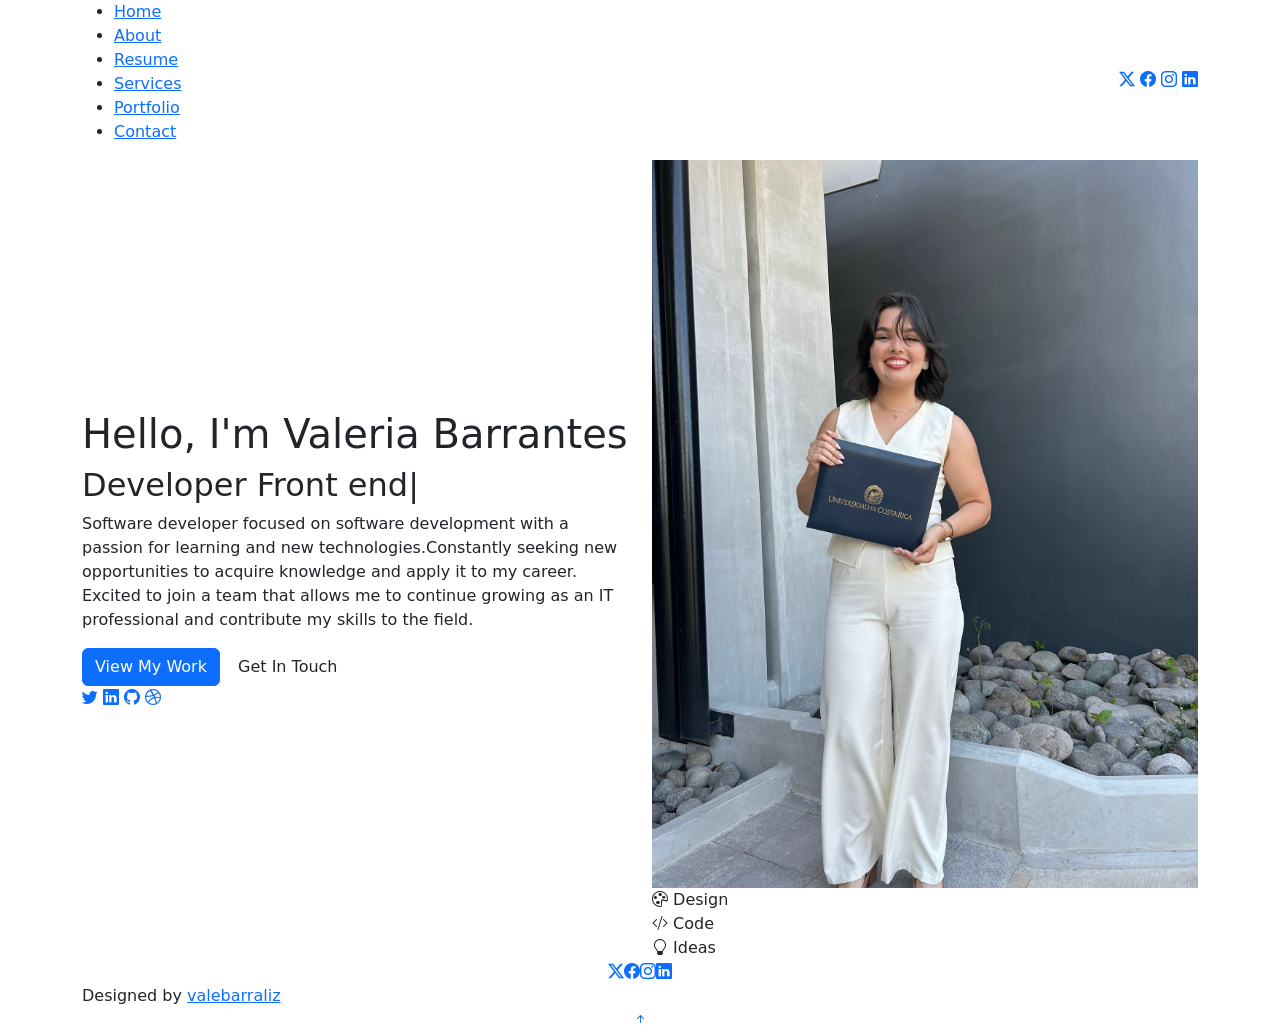
==== index.html @ 74e8080d "first commit" ====
<!DOCTYPE html>
<html lang="en">

<head>
  <meta charset="utf-8">
  <meta content="width=device-width, initial-scale=1.0" name="viewport">
  <title>Index - FolioOne Bootstrap Template</title>
  <meta name="description" content="">
  <meta name="keywords" content="">

  <!-- Favicons -->
  <link href="assets/img/favicon.png" rel="icon">
  <link href="assets/img/apple-touch-icon.png" rel="apple-touch-icon">

  <!-- Fonts -->
  <link href="https://fonts.googleapis.com" rel="preconnect">
  <link href="https://fonts.gstatic.com" rel="preconnect" crossorigin>
  <link
    href="https://fonts.googleapis.com/css2?family=Roboto:ital,wght@0,100;0,300;0,400;0,500;0,700;0,900;1,100;1,300;1,400;1,500;1,700;1,900&family=Poppins:ital,wght@0,100;0,200;0,300;0,400;0,500;0,600;0,700;0,800;0,900;1,100;1,200;1,300;1,400;1,500;1,600;1,700;1,800;1,900&family=Raleway:ital,wght@0,100;0,200;0,300;0,400;0,500;0,600;0,700;0,800;0,900;1,100;1,200;1,300;1,400;1,500;1,600;1,700;1,800;1,900&display=swap"
    rel="stylesheet">

  <!-- Vendor CSS Files -->
  <link href="assets/vendor/bootstrap/css/bootstrap.min.css" rel="stylesheet">
  <link href="assets/vendor/bootstrap-icons/bootstrap-icons.css" rel="stylesheet">
  <link href="assets/vendor/aos/aos.css" rel="stylesheet">
  <link href="assets/vendor/swiper/swiper-bundle.min.css" rel="stylesheet">
  <link href="assets/vendor/glightbox/css/glightbox.min.css" rel="stylesheet">

  <!-- Main CSS File -->
  <link href="assets/css/main.css" rel="stylesheet">

  <!-- =======================================================
  * Template Name: FolioOne
  * Template URL: https://bootstrapmade.com/folioone-bootstrap-portfolio-website-template/
  * Updated: Aug 23 2025 with Bootstrap v5.3.7
  * Author: BootstrapMade.com
  * License: https://bootstrapmade.com/license/
  ======================================================== -->
</head>

<body class="index-page">

  <header id="header" class="header d-flex align-items-center light-background sticky-top">
    <div class="container position-relative d-flex align-items-center justify-content-between">

      <!-- <a href="index.html" class="logo d-flex align-items-center me-auto me-xl-0">
      <img src="assets/img/logo.webp" alt="">
      <h1 class="sitename">FolioOne</h1> 
    </a> -->

      <nav id="navmenu" class="navmenu">
        <ul>
          <li><a href="index.html" class="active">Home</a></li>
          <li><a href="about.html">About</a></li>
          <li><a href="resume.html">Resume</a></li>
          <li><a href="services.html">Services</a></li>
          <li><a href="portfolio.html">Portfolio</a></li>
          <li><a href="contact.html">Contact</a></li>
        </ul>
        <i class="mobile-nav-toggle d-xl-none bi bi-list"></i>
      </nav>

      <div class="header-social-links">
        <a href="#" class="twitter"><i class="bi bi-twitter-x"></i></a>
        <a href="#" class="facebook"><i class="bi bi-facebook"></i></a>
        <a href="#" class="instagram"><i class="bi bi-instagram"></i></a>
        <a href="#" class="linkedin"><i class="bi bi-linkedin"></i></a>
      </div>

    </div>
  </header>

  <main class="main">

    <!-- Hero Section -->
    <section id="hero" class="hero section">

      <div class="container" data-aos="fade-up" data-aos-delay="100">

        <div class="row gy-4 align-items-center">
          <div class="col-lg-6 order-2 order-lg-1">
            <div class="hero-content">
              <h1 data-aos="fade-up" data-aos-delay="200">Hello, I'm <span class="highlight">Valeria Barrantes</span>
              </h1>
              <h2 data-aos="fade-up" data-aos-delay="300">Developer <span class="typed"
                  data-typed-items=" Front end, QA , UI/UX Designer "></span></h2>
              <p data-aos="fade-up" data-aos-delay="400">Software developer focused on software development with a
                passion for learning and new technologies.Constantly seeking new opportunities to acquire knowledge and apply it to my career. Excited to join a team that
                allows me to continue growing as an IT professional and contribute my skills to the field.</p>
              <div class="hero-actions" data-aos="fade-up" data-aos-delay="500">
                <a href="portfolio.html" class="btn btn-primary">View My Work</a>
                <a href="contact.html" class="btn btn-outline">Get In Touch</a>
              </div>
              <div class="social-links" data-aos="fade-up" data-aos-delay="600">
                <a href="#"><i class="bi bi-twitter"></i></a>
                <a href="www.linkedin.com/in/maría-valeria-barrantes-lizano-5641b323a"><i class="bi bi-linkedin"></i></a>
                <a href="#"><i class="bi bi-github"></i></a>
                <a href="#"><i class="bi bi-dribbble"></i></a>
              </div>
            </div>
          </div>
          <div class="col-lg-6 order-1 order-lg-2">
            <div class="hero-image" data-aos="zoom-in" data-aos-delay="300">
              <div class="image-wrapper">
                <img src="assets/img/profile/fotoprofile.jpeg" alt="Sarah Mitchell" class="img-fluid">
                <div class="floating-elements">
                  <div class="floating-card design" data-aos="fade-left" data-aos-delay="700">
                    <i class="bi bi-palette"></i>
                    <span>Design</span>
                  </div>
                  <div class="floating-card code" data-aos="fade-right" data-aos-delay="800">
                    <i class="bi bi-code-slash"></i>
                    <span>Code</span>
                  </div>
                  <div class="floating-card creativity" data-aos="fade-up" data-aos-delay="900">
                    <i class="bi bi-lightbulb"></i>
                    <span>Ideas</span>
                  </div>
                </div>
              </div>
            </div>
          </div>
        </div>

      </div>

    </section><!-- /Hero Section -->

  </main>

  <footer id="footer" class="footer">

    <div class="container">
      <div class="social-links d-flex justify-content-center">
        <a href=""><i class="bi bi-twitter-x"></i></a>
        <a href=""><i class="bi bi-facebook"></i></a>
        <a href=""><i class="bi bi-instagram"></i></a>
        <a href="www.linkedin.com/in/maría-valeria-barrantes-lizano-5641b323a"><i class="bi bi-linkedin"></i></a>
      </div>
      <div class="credits">
        <!-- All the links in the footer should remain intact. -->
        <!-- You can delete the links only if you've purchased the pro version. -->
        <!-- Licensing information: https://bootstrapmade.com/license/ -->
        <!-- Purchase the pro version with working PHP/AJAX contact form: [buy-url] -->
        Designed by <a href="https://bootstrapmade.com/">valebarraliz</a>
      </div>
    </div>

  </footer>

  <!-- Scroll Top -->
  <a href="#" id="scroll-top" class="scroll-top d-flex align-items-center justify-content-center"><i
      class="bi bi-arrow-up-short"></i></a>

  <!-- Preloader -->
  <div id="preloader"></div>

  <!-- Vendor JS Files -->
  <script src="assets/vendor/bootstrap/js/bootstrap.bundle.min.js"></script>
  <script src="assets/vendor/php-email-form/validate.js"></script>
  <script src="assets/vendor/aos/aos.js"></script>
  <script src="assets/vendor/typed.js/typed.umd.js"></script>
  <script src="assets/vendor/waypoints/noframework.waypoints.js"></script>
  <script src="assets/vendor/purecounter/purecounter_vanilla.js"></script>
  <script src="assets/vendor/swiper/swiper-bundle.min.js"></script>
  <script src="assets/vendor/imagesloaded/imagesloaded.pkgd.min.js"></script>
  <script src="assets/vendor/isotope-layout/isotope.pkgd.min.js"></script>
  <script src="assets/vendor/glightbox/js/glightbox.min.js"></script>

  <!-- Main JS File -->
  <script src="assets/js/main.js"></script>

</body>

</html>
---- assets/css/main.css ----
/**
* Template Name: FolioOne
* Template URL: https://bootstrapmade.com/folioone-bootstrap-portfolio-website-template/
* Updated: Aug 23 2025 with Bootstrap v5.3.7
* Author: BootstrapMade.com
* License: https://bootstrapmade.com/license/
*/

/*--------------------------------------------------------------
# Font & Color Variables
# Help: https://bootstrapmade.com/color-system/
--------------------------------------------------------------*/
/* Fonts */
:root {
  --default-font: "Roboto",  system-ui, -apple-system, "Segoe UI", Roboto, "Helvetica Neue", Arial, "Noto Sans", "Liberation Sans", sans-serif, "Apple Color Emoji", "Segoe UI Emoji", "Segoe UI Symbol", "Noto Color Emoji";
  --heading-font: "Raleway",  sans-serif;
  --nav-font: "Poppins",  sans-serif;
}

/* Global Colors - The following color variables are used throughout the website. Updating them here will change the color scheme of the entire website */
:root { 
  --background-color: #101a20; /* Background color for the entire website, including individual sections */
  --default-color: #e7f2f7; /* Default color used for the majority of the text content across the entire website */
  --heading-color: #ffffff; /* Color for headings, subheadings and title throughout the website */
  --accent-color: #1387c1; /* Accent color that represents your brand on the website. It's used for buttons, links, and other elements that need to stand out */
  --surface-color: #141f26; /* The surface color is used as a background of boxed elements within sections, such as cards, icon boxes, or other elements that require a visual separation from the global background. */
  --contrast-color: #ffffff; /* Contrast color for text, ensuring readability against backgrounds of accent, heading, or default colors. */
}

/* Nav Menu Colors - The following color variables are used specifically for the navigation menu. They are separate from the global colors to allow for more customization options */
:root {
  --nav-color: #ffffff;  /* The default color of the main navmenu links */
  --nav-hover-color: #1387c1; /* Applied to main navmenu links when they are hovered over or active */
  --nav-mobile-background-color: #213642; /* Used as the background color for mobile navigation menu */
  --nav-dropdown-background-color: #051117; /* Used as the background color for dropdown items that appear when hovering over primary navigation items */
  --nav-dropdown-color: #e7f2f7; /* Used for navigation links of the dropdown items in the navigation menu. */
  --nav-dropdown-hover-color: #1387c1; /* Similar to --nav-hover-color, this color is applied to dropdown navigation links when they are hovered over. */
}

/* Color Presets - These classes override global colors when applied to any section or element, providing reuse of the sam color scheme. */

.light-background {
  --background-color: #142027;
  --surface-color: #325264;
}

.dark-background {
  --background-color: #0b1419;
  --default-color: #ffffff;
  --heading-color: #ffffff;
  --surface-color: #252525;
  --contrast-color: #ffffff;
}

/* Smooth scroll */
:root {
  scroll-behavior: smooth;
}

/*--------------------------------------------------------------
# General Styling & Shared Classes
--------------------------------------------------------------*/
body {
  color: var(--default-color);
  background-color: var(--background-color);
  font-family: var(--default-font);
}

a {
  color: var(--accent-color);
  text-decoration: none;
  transition: 0.3s;
}

a:hover {
  color: color-mix(in srgb, var(--accent-color), transparent 25%);
  text-decoration: none;
}

h1,
h2,
h3,
h4,
h5,
h6 {
  color: var(--heading-color);
  font-family: var(--heading-font);
}

/* PHP Email Form Messages
------------------------------*/
.php-email-form .error-message {
  display: none;
  background: #df1529;
  color: #ffffff;
  text-align: left;
  padding: 15px;
  margin-bottom: 24px;
  font-weight: 600;
}

.php-email-form .sent-message {
  display: none;
  color: #ffffff;
  background: #059652;
  text-align: center;
  padding: 15px;
  margin-bottom: 24px;
  font-weight: 600;
}

.php-email-form .loading {
  display: none;
  background: var(--surface-color);
  text-align: center;
  padding: 15px;
  margin-bottom: 24px;
}

.php-email-form .loading:before {
  content: "";
  display: inline-block;
  border-radius: 50%;
  width: 24px;
  height: 24px;
  margin: 0 10px -6px 0;
  border: 3px solid var(--accent-color);
  border-top-color: var(--surface-color);
  animation: php-email-form-loading 1s linear infinite;
}

@keyframes php-email-form-loading {
  0% {
    transform: rotate(0deg);
  }

  100% {
    transform: rotate(360deg);
  }
}

/*--------------------------------------------------------------
# Global Header
--------------------------------------------------------------*/
.header {
  --background-color: rgba(255, 255, 255, 0);
  color: var(--default-color);
  background-color: var(--background-color);
  padding: 15px 0;
  transition: all 0.5s;
  z-index: 997;
  border-bottom: 1px solid color-mix(in srgb, var(--default-color), transparent 92%);
}

.header .logo {
  line-height: 1;
}

.header .logo img {
  max-height: 36px;
  margin-right: 8px;
}

.header .logo h1 {
  font-size: 32px;
  margin: 0;
  font-weight: 400;
  color: var(--heading-color);
}

.header .header-social-links {
  padding-right: 15px;
}

.header .header-social-links a {
  color: color-mix(in srgb, var(--default-color), transparent 40%);
  padding-left: 6px;
  display: inline-block;
  transition: 0.3s;
  font-size: 16px;
}

.header .header-social-links a:hover {
  color: var(--default-color);
}

.header .header-social-links a i {
  line-height: 0px;
}

@media (max-width: 1200px) {
  .header .logo {
    order: 1;
  }

  .header .header-social-links {
    order: 2;
  }

  .header .navmenu {
    order: 3;
  }
}

/* Global Header on Scroll
------------------------------*/
.scrolled .header {
  --background-color: rgba(16, 26, 32, 0.9);
}

/*--------------------------------------------------------------
# Navigation Menu
--------------------------------------------------------------*/
/* Desktop Navigation */
@media (min-width: 1200px) {
  .navmenu {
    padding: 0;
  }

  .navmenu ul {
    margin: 0;
    padding: 0;
    display: flex;
    list-style: none;
    align-items: center;
  }

  .navmenu li {
    position: relative;
  }

  .navmenu>ul>li {
    white-space: nowrap;
    padding: 15px 28px 15px 0;
  }

  .navmenu>ul>li:last-child {
    padding-right: 0;
  }

  .navmenu a,
  .navmenu a:focus {
    color: var(--nav-color);
    font-size: 15px;
    padding: 0 2px;
    font-family: var(--nav-font);
    font-weight: 400;
    display: flex;
    align-items: center;
    justify-content: space-between;
    white-space: nowrap;
    transition: 0.3s;
    position: relative;
  }

  .navmenu a i,
  .navmenu a:focus i {
    font-size: 12px;
    line-height: 0;
    margin-left: 5px;
    transition: 0.3s;
  }

  .navmenu>ul>li>a:before {
    content: "";
    position: absolute;
    height: 2px;
    bottom: -6px;
    left: 0;
    background-color: var(--nav-hover-color);
    visibility: hidden;
    width: 0px;
    transition: all 0.3s ease-in-out 0s;
  }

  .navmenu a:hover:before,
  .navmenu li:hover>a:before,
  .navmenu .active:before {
    visibility: visible;
    width: 25px;
  }

  .navmenu li:hover>a,
  .navmenu .active,
  .navmenu .active:focus {
    color: var(--nav-hover-color);
  }

  .navmenu .dropdown ul {
    margin: 0;
    padding: 10px 0;
    background: var(--nav-dropdown-background-color);
    display: block;
    position: absolute;
    visibility: hidden;
    left: -5px;
    top: 130%;
    opacity: 0;
    transition: 0.3s;
    border-radius: 4px;
    z-index: 99;
    box-shadow: 0px 0px 30px rgba(0, 0, 0, 0.1);
  }

  .navmenu .dropdown ul li {
    min-width: 200px;
  }

  .navmenu .dropdown ul a {
    padding: 10px 20px;
    font-size: 15px;
    text-transform: none;
    color: var(--nav-dropdown-color);
  }

  .navmenu .dropdown ul a i {
    font-size: 12px;
  }

  .navmenu .dropdown ul a:hover,
  .navmenu .dropdown ul .active:hover,
  .navmenu .dropdown ul li:hover>a {
    color: var(--nav-dropdown-hover-color);
  }

  .navmenu .dropdown:hover>ul {
    opacity: 1;
    top: 100%;
    visibility: visible;
  }

  .navmenu .dropdown .dropdown ul {
    top: 0;
    left: -90%;
    visibility: hidden;
  }

  .navmenu .dropdown .dropdown:hover>ul {
    opacity: 1;
    top: 0;
    left: -100%;
    visibility: visible;
  }
}

/* Mobile Navigation */
@media (max-width: 1199px) {
  .mobile-nav-toggle {
    color: var(--nav-color);
    font-size: 28px;
    line-height: 0;
    margin-right: 10px;
    cursor: pointer;
    transition: color 0.3s;
  }

  .navmenu {
    padding: 0;
    z-index: 9997;
  }

  .navmenu ul {
    display: none;
    list-style: none;
    position: absolute;
    inset: 60px 20px 20px 20px;
    padding: 10px 0;
    margin: 0;
    border-radius: 6px;
    background-color: var(--nav-mobile-background-color);
    border: 1px solid color-mix(in srgb, var(--default-color), transparent 90%);
    box-shadow: none;
    overflow-y: auto;
    transition: 0.3s;
    z-index: 9998;
  }

  .navmenu a,
  .navmenu a:focus {
    color: var(--nav-dropdown-color);
    padding: 10px 20px;
    font-family: var(--nav-font);
    font-size: 17px;
    font-weight: 500;
    display: flex;
    align-items: center;
    justify-content: space-between;
    white-space: nowrap;
    transition: 0.3s;
  }

  .navmenu a i,
  .navmenu a:focus i {
    font-size: 12px;
    line-height: 0;
    margin-left: 5px;
    width: 30px;
    height: 30px;
    display: flex;
    align-items: center;
    justify-content: center;
    border-radius: 50%;
    transition: 0.3s;
    background-color: color-mix(in srgb, var(--accent-color), transparent 90%);
  }

  .navmenu a i:hover,
  .navmenu a:focus i:hover {
    background-color: var(--accent-color);
    color: var(--contrast-color);
  }

  .navmenu a:hover,
  .navmenu .active,
  .navmenu .active:focus {
    color: var(--nav-dropdown-hover-color);
  }

  .navmenu .active i,
  .navmenu .active:focus i {
    background-color: var(--accent-color);
    color: var(--contrast-color);
    transform: rotate(180deg);
  }

  .navmenu .dropdown ul {
    position: static;
    display: none;
    z-index: 99;
    padding: 10px 0;
    margin: 10px 20px;
    background-color: var(--nav-dropdown-background-color);
    transition: all 0.5s ease-in-out;
  }

  .navmenu .dropdown ul ul {
    background-color: rgba(33, 37, 41, 0.1);
  }

  .navmenu .dropdown>.dropdown-active {
    display: block;
    background-color: rgba(33, 37, 41, 0.03);
  }

  .mobile-nav-active {
    overflow: hidden;
  }

  .mobile-nav-active .mobile-nav-toggle {
    color: #fff;
    position: absolute;
    font-size: 32px;
    top: 15px;
    right: 15px;
    margin-right: 0;
    z-index: 9999;
  }

  .mobile-nav-active .navmenu {
    position: fixed;
    overflow: hidden;
    inset: 0;
    background: rgba(33, 37, 41, 0.8);
    transition: 0.3s;
  }

  .mobile-nav-active .navmenu>ul {
    display: block;
  }
}

/*--------------------------------------------------------------
# Global Footer
--------------------------------------------------------------*/
.footer {
  color: var(--default-color);
  background-color: var(--background-color);
  font-size: 14px;
  padding: 40px 0;
  position: relative;
  border-top: 1px solid color-mix(in srgb, var(--default-color), transparent 92%);
}

.footer .copyright p {
  margin-bottom: 0;
}

.footer .social-links {
  margin-top: 20px;
}

.footer .social-links a {
  display: flex;
  align-items: center;
  justify-content: center;
  width: 40px;
  height: 40px;
  border-radius: 50%;
  border: 1px solid color-mix(in srgb, var(--default-color), transparent 50%);
  font-size: 16px;
  color: color-mix(in srgb, var(--default-color), transparent 50%);
  margin: 0 5px;
  transition: 0.3s;
}

.footer .social-links a:hover {
  color: var(--accent-color);
  border-color: var(--accent-color);
}

.footer .credits {
  margin-top: 10px;
  font-size: 13px;
  text-align: center;
}

/*--------------------------------------------------------------
# Preloader
--------------------------------------------------------------*/
#preloader {
  position: fixed;
  inset: 0;
  z-index: 9999;
  overflow: hidden;
  background-color: var(--background-color);
  transition: all 0.6s ease-out;
  width: 100%;
  height: 100vh;
}

#preloader:before,
#preloader:after {
  content: "";
  position: absolute;
  border: 4px solid var(--accent-color);
  border-radius: 50%;
  animation: animate-preloader 2s cubic-bezier(0, 0.2, 0.8, 1) infinite;
}

#preloader:after {
  animation-delay: -0.5s;
}

@keyframes animate-preloader {
  0% {
    width: 10px;
    height: 10px;
    top: calc(50% - 5px);
    left: calc(50% - 5px);
    opacity: 1;
  }

  100% {
    width: 72px;
    height: 72px;
    top: calc(50% - 36px);
    left: calc(50% - 36px);
    opacity: 0;
  }
}

/*--------------------------------------------------------------
# Scroll Top Button
--------------------------------------------------------------*/
.scroll-top {
  position: fixed;
  visibility: hidden;
  opacity: 0;
  right: 15px;
  bottom: -15px;
  z-index: 99999;
  background-color: var(--accent-color);
  width: 44px;
  height: 44px;
  border-radius: 50px;
  transition: all 0.4s;
}

.scroll-top i {
  font-size: 24px;
  color: var(--contrast-color);
  line-height: 0;
}

.scroll-top:hover {
  background-color: color-mix(in srgb, var(--accent-color), transparent 20%);
  color: var(--contrast-color);
}

.scroll-top.active {
  visibility: visible;
  opacity: 1;
  bottom: 15px;
}

/*--------------------------------------------------------------
# Disable aos animation delay on mobile devices
--------------------------------------------------------------*/
@media screen and (max-width: 768px) {
  [data-aos-delay] {
    transition-delay: 0 !important;
  }
}

/*--------------------------------------------------------------
# Global Page Titles & Breadcrumbs
--------------------------------------------------------------*/
.page-title {
  color: var(--default-color);
  background-color: var(--background-color);
  position: relative;
}

.page-title .heading {
  padding: 80px 0;
  border-top: 1px solid color-mix(in srgb, var(--default-color), transparent 90%);
}

.page-title .heading h1 {
  font-size: 38px;
  font-weight: 700;
}

.page-title nav {
  background-color: color-mix(in srgb, var(--default-color), transparent 96%);
  padding: 20px 0;
}

.page-title nav ol {
  display: flex;
  flex-wrap: wrap;
  list-style: none;
  padding: 0;
  margin: 0;
  font-size: 16px;
  font-weight: 400;
}

.page-title nav ol li+li {
  padding-left: 10px;
}

.page-title nav ol li+li::before {
  content: "/";
  display: inline-block;
  padding-right: 10px;
  color: color-mix(in srgb, var(--default-color), transparent 70%);
}

/*--------------------------------------------------------------
# Global Sections
--------------------------------------------------------------*/
section,
.section {
  color: var(--default-color);
  background-color: var(--background-color);
  padding: 60px 0;
  scroll-margin-top: 100px;
  overflow: clip;
}

@media (max-width: 1199px) {

  section,
  .section {
    scroll-margin-top: 66px;
  }
}

/*--------------------------------------------------------------
# Global Section Titles
--------------------------------------------------------------*/
.section-title {
  text-align: center;
  padding-bottom: 60px;
  position: relative;
}

.section-title h2 {
  font-size: 3.5rem;
  font-weight: 400;
  line-height: 1.2;
  color: var(--heading-color);
  margin-bottom: 1.5rem;
  letter-spacing: -1px;
}

@media (max-width: 768px) {
  .section-title h2 {
    font-size: 2.5rem;
  }
}

.section-title p {
  font-size: 1.125rem;
  line-height: 1.8;
  color: color-mix(in srgb, var(--default-color), transparent 25%);
  max-width: 900px;
  margin: 0 auto;
  text-wrap: balance;
}

/*--------------------------------------------------------------
# Hero Section
--------------------------------------------------------------*/
.hero {
  padding: 80px 0;
  min-height: 100vh;
  display: flex;
  align-items: center;
}

.hero .hero-content h1 {
  font-size: 3.5rem;
  font-weight: 700;
  margin-bottom: 1rem;
  line-height: 1.2;
}

.hero .hero-content h1 .highlight {
  color: var(--accent-color);
  position: relative;
}

.hero .hero-content h1 .highlight::after {
  content: "";
  position: absolute;
  bottom: 0;
  left: 0;
  width: 100%;
  height: 3px;
  background: linear-gradient(90deg, var(--accent-color), color-mix(in srgb, var(--accent-color), transparent 50%));
  border-radius: 2px;
}

@media (max-width: 768px) {
  .hero .hero-content h1 {
    font-size: 2.5rem;
  }
}

.hero .hero-content h2 {
  font-size: 1.5rem;
  font-weight: 400;
  margin-bottom: 2rem;
  color: color-mix(in srgb, var(--default-color), transparent 20%);
}

.hero .hero-content h2 .typed {
  color: var(--accent-color);
  font-weight: 600;
}

@media (max-width: 768px) {
  .hero .hero-content h2 {
    font-size: 1.25rem;
  }
}

.hero .hero-content p {
  font-size: 1.1rem;
  line-height: 1.6;
  margin-bottom: 2.5rem;
  color: color-mix(in srgb, var(--default-color), transparent 30%);
}

.hero .hero-actions {
  display: flex;
  gap: 1rem;
  margin-bottom: 3rem;
}

.hero .hero-actions .btn {
  padding: 12px 30px;
  border-radius: 50px;
  font-weight: 600;
  text-decoration: none;
  transition: all 0.3s ease;
  border: 2px solid;
}

.hero .hero-actions .btn.btn-primary {
  background: var(--accent-color);
  color: var(--contrast-color);
  border-color: var(--accent-color);
}

.hero .hero-actions .btn.btn-primary:hover {
  background: color-mix(in srgb, var(--accent-color), black 15%);
  border-color: color-mix(in srgb, var(--accent-color), black 15%);
  transform: translateY(-2px);
}

.hero .hero-actions .btn.btn-outline {
  background: transparent;
  color: var(--accent-color);
  border-color: var(--accent-color);
}

.hero .hero-actions .btn.btn-outline:hover {
  transform: translateY(-2px);
}

@media (max-width: 576px) {
  .hero .hero-actions {
    flex-direction: column;
  }

  .hero .hero-actions .btn {
    text-align: center;
  }
}

.hero .social-links {
  display: flex;
  gap: 1rem;
}

.hero .social-links a {
  width: 45px;
  height: 45px;
  background: var(--surface-color);
  border-radius: 50%;
  display: flex;
  align-items: center;
  justify-content: center;
  color: var(--default-color);
  font-size: 1.2rem;
  transition: all 0.3s ease;
}

.hero .social-links a:hover {
  background: var(--accent-color);
  color: var(--contrast-color);
  transform: translateY(-3px);
  box-shadow: 0 8px 25px color-mix(in srgb, var(--accent-color), transparent 70%);
}

.hero .hero-image {
  position: relative;
}

.hero .hero-image .image-wrapper {
  position: relative;
  max-width: 450px;
  margin: 0 auto;
}

.hero .hero-image .image-wrapper img {
  border-radius: 20px;
  box-shadow: 0 5px 15px color-mix(in srgb, var(--default-color), transparent 95%);
  transition: transform 0.3s ease;
}

.hero .hero-image .image-wrapper img:hover {
  transform: scale(1.02);
}

.hero .hero-image .floating-elements {
  position: absolute;
  top: 0;
  left: 0;
  right: 0;
  bottom: 0;
  pointer-events: none;
}

.hero .hero-image .floating-elements .floating-card {
  position: absolute;
  background: var(--surface-color);
  padding: 15px 20px;
  border-radius: 15px;
  box-shadow: 0 10px 30px color-mix(in srgb, var(--default-color), transparent 90%);
  display: flex;
  align-items: center;
  gap: 10px;
  font-weight: 600;
  animation: float 3s ease-in-out infinite;
}

.hero .hero-image .floating-elements .floating-card i {
  font-size: 1.5rem;
  color: var(--accent-color);
}

.hero .hero-image .floating-elements .floating-card.design {
  top: 10%;
  right: -10%;
  animation-delay: 0s;
}

.hero .hero-image .floating-elements .floating-card.code {
  bottom: 30%;
  left: -15%;
  animation-delay: 1s;
}

.hero .hero-image .floating-elements .floating-card.creativity {
  top: 60%;
  right: -5%;
  animation-delay: 2s;
}

@media (max-width: 992px) {
  .hero .hero-image .floating-elements .floating-card {
    display: none;
  }
}

@keyframes float {

  0%,
  100% {
    transform: translateY(0px);
  }

  50% {
    transform: translateY(-10px);
  }
}

@media (max-width: 992px) {
  .hero .hero-content {
    text-align: center;
    margin-bottom: 3rem;
  }
}

/*--------------------------------------------------------------
# About Section
--------------------------------------------------------------*/
.about .intro-content .eyebrow {
  display: inline-block;
  letter-spacing: 0.12em;
  text-transform: uppercase;
  font-size: 12px;
  color: color-mix(in srgb, var(--default-color), transparent 40%);
  margin-bottom: 16px;
}

.about .intro-content .headline {
  font-family: var(--heading-font);
  font-weight: 300;
  line-height: 1.2;
  font-size: clamp(28px, 4vw, 44px);
  margin: 0 0 24px 0;
}

.about .intro-content .lead {
  font-size: 18px;
  line-height: 1.8;
  color: color-mix(in srgb, var(--default-color), transparent 10%);
  margin-bottom: 24px;
}

.about .intro-content p {
  line-height: 1.8;
  margin-bottom: 24px;
  color: color-mix(in srgb, var(--default-color), transparent 5%);
}

.about .intro-content .cta-group {
  display: flex;
  gap: 24px;
  align-items: center;
  margin-top: 24px;
}

.about .intro-content .cta-group .btn-ghost {
  display: inline-flex;
  align-items: center;
  gap: 8px;
  padding: 12px 18px;
  border-radius: 6px;
  color: var(--accent-color);
  background: color-mix(in srgb, var(--accent-color), transparent 92%);
  border: 1px solid color-mix(in srgb, var(--accent-color), transparent 70%);
  transition: 0.3s ease-in-out;
}

.about .intro-content .cta-group .btn-ghost:hover,
.about .intro-content .cta-group .btn-ghost:focus {
  color: var(--contrast-color);
  background: var(--accent-color);
  border-color: var(--accent-color);
  outline: none;
  box-shadow: 0 0 0 3px color-mix(in srgb, var(--accent-color), transparent 70%);
}

.about .intro-content .cta-group .link-underline {
  display: inline-flex;
  align-items: center;
  gap: 8px;
  position: relative;
  color: var(--accent-color);
  padding-bottom: 4px;
  transition: 0.3s ease-in-out;
}

.about .intro-content .cta-group .link-underline::after {
  content: "";
  position: absolute;
  left: 0;
  right: 0;
  bottom: 0;
  height: 1px;
  background: color-mix(in srgb, var(--accent-color), transparent 40%);
  transform: scaleX(0.4);
  transform-origin: left;
  transition: 0.3s ease-in-out;
}

.about .intro-content .cta-group .link-underline:hover,
.about .intro-content .cta-group .link-underline:focus {
  color: color-mix(in srgb, var(--accent-color), transparent 10%);
  outline: none;
}

.about .intro-content .cta-group .link-underline:hover::after,
.about .intro-content .cta-group .link-underline:focus::after {
  transform: scaleX(1);
}

.about .profile-figure {
  margin: 0;
}

.about .profile-figure .profile-photo {
  width: 88%;
  max-width: 440px;
  border-radius: 18px;
  box-shadow: 0 10px 30px color-mix(in srgb, var(--default-color), transparent 92%);
  transform: translateY(0);
  transition: transform 0.3s ease-in-out;
}

.about .profile-figure .profile-caption {
  margin-top: 24px;
  display: flex;
  align-items: center;
  justify-content: center;
}

.about .profile-figure .profile-caption .meta {
  font-size: 14px;
  color: color-mix(in srgb, var(--default-color), transparent 20%);
}

.about .profile-figure .profile-caption .meta .funfact {
  font-size: 13px;
  margin-top: 4px;
  color: color-mix(in srgb, var(--default-color), transparent 35%);
}

.about .profile-figure:hover .profile-photo {
  transform: translateY(-4px);
}

.about .skill-item {
  padding: 24px;
  border-radius: 6px;
  transition: 0.3s ease-in-out;
  background: color-mix(in srgb, var(--surface-color), var(--accent-color) 2%);
  border: 1px solid color-mix(in srgb, var(--default-color), transparent 88%);
  height: 100%;
}

.about .skill-item i {
  font-size: 24px;
  color: var(--accent-color);
  margin-bottom: 16px;
  display: inline-block;
}

.about .skill-item h3 {
  font-size: 16px;
  margin-bottom: 6px;
  font-weight: 500;
}

.about .skill-item p {
  margin: 0;
  font-size: 14px;
  color: color-mix(in srgb, var(--default-color), transparent 25%);
}

.about .skill-item:hover {
  transform: translateY(-3px);
  border-color: color-mix(in srgb, var(--accent-color), transparent 60%);
  box-shadow: 0 10px 30px color-mix(in srgb, var(--default-color), transparent 92%);
}

.about .timeline-item {
  position: relative;
  padding-left: 26px;
}

.about .timeline-item time {
  display: inline-block;
  font-size: 12px;
  letter-spacing: 0.08em;
  text-transform: uppercase;
  color: color-mix(in srgb, var(--default-color), transparent 45%);
  margin-bottom: 6px;
}

.about .timeline-item h4 {
  font-size: 18px;
  font-weight: 400;
  margin: 0 0 6px;
}

.about .timeline-item p {
  font-size: 14px;
  color: color-mix(in srgb, var(--default-color), transparent 25%);
  margin: 0;
}

.about .timeline-item .dot {
  position: absolute;
  left: 0;
  top: 4px;
  width: 10px;
  height: 10px;
  border-radius: 50%;
  background: var(--accent-color);
  box-shadow: 0 0 0 6px color-mix(in srgb, var(--accent-color), transparent 80%);
}

.about .personal-quote {
  padding: 24px 0;
}

.about .personal-quote p {
  font-family: var(--heading-font);
  font-weight: 300;
  font-size: clamp(20px, 3vw, 28px);
  line-height: 1.5;
  color: color-mix(in srgb, var(--default-color), transparent 5%);
  margin: 0 auto;
  max-width: 800px;
}

.about .fact-pill {
  display: flex;
  align-items: center;
  justify-content: center;
  gap: 10px;
  padding: 10px 14px;
  border-radius: 999px;
  border: 1px solid color-mix(in srgb, var(--default-color), transparent 85%);
  background: var(--surface-color);
  color: color-mix(in srgb, var(--default-color), transparent 10%);
  transition: 0.3s ease-in-out;
}

.about .fact-pill i {
  color: var(--accent-color);
}

.about .fact-pill span {
  font-size: 14px;
}

.about .fact-pill:hover {
  transform: translateY(-2px);
  border-color: color-mix(in srgb, var(--accent-color), transparent 60%);
  box-shadow: 0 10px 30px color-mix(in srgb, var(--default-color), transparent 92%);
}

.about .fact-pill:focus-within {
  box-shadow: 0 0 0 3px color-mix(in srgb, var(--accent-color), transparent 70%);
}

@media (max-width: 992px) {
  .about .profile-figure {
    text-align: center !important;
  }

  .about .profile-figure .profile-photo {
    width: 72%;
  }

  .about .intro-content .cta-group {
    flex-wrap: wrap;
  }
}

@media (max-width: 576px) {
  .about .profile-figure .profile-photo {
    width: 100%;
  }
}

/*--------------------------------------------------------------
# Skills Section
--------------------------------------------------------------*/
.skills .skill-box {
  background-color: var(--surface-color);
  padding: 2rem;
  border-radius: 8px;
  box-shadow: 0 0 20px rgba(0, 0, 0, 0.05);
}

.skills .skill-box h3 {
  font-size: 1.2rem;
  margin-bottom: 1rem;
  font-weight: 600;
}

.skills .skill-box p {
  font-size: 0.9rem;
  margin-bottom: 0.8rem;
  opacity: 0.6;
}

.skills .skill-box .progress {
  background-color: color-mix(in srgb, var(--accent-color), transparent 85%);
  border-radius: 50px;
  height: 8px;
  margin-top: 5px;
  overflow: hidden;
}

.skills .skill-box .progress .progress-bar {
  background-color: var(--accent-color);
  height: 100%;
  position: relative;
  border-radius: 50px;
  transition: 0.9s;
  width: 1px;
}

/*--------------------------------------------------------------
# Stats Section
--------------------------------------------------------------*/
.stats .avatars {
  position: relative;
}

.stats .avatars img {
  width: 60px;
  height: 60px;
  border: 3px solid var(--accent-color);
  margin-right: -15px;
  transition: transform 0.3s ease;
}

.stats .avatars img:hover {
  transform: translateY(-5px);
  z-index: 2;
}

.stats .counters h2 {
  color: var(--heading-color);
  font-size: 48px;
  font-weight: 700;
  margin-bottom: 10px;
}

.stats .counters h2 span {
  display: inline-block;
}

.stats .counters p {
  color: var(--default-color);
  font-size: 18px;
  margin: 0;
  opacity: 0.9;
}

@media (max-width: 991px) {
  .stats .row {
    text-align: center;
  }

  .stats .avatars {
    justify-content: center;
    margin-bottom: 40px;
  }

  .stats .counters h2 {
    font-size: 36px;
  }

  .stats .counters p {
    font-size: 16px;
  }

  .stats .counters .col-md-4 {
    margin-bottom: 30px;
  }

  .stats .counters .col-md-4:last-child {
    margin-bottom: 0;
  }
}

@media (max-width: 576px) {
  .stats {
    padding: 60px 0;
  }

  .stats .avatars {
    flex-wrap: wrap;
    justify-content: center;
  }

  .stats .avatars img {
    margin: 0 -8px;
  }
}

/*--------------------------------------------------------------
# Testimonials Section
--------------------------------------------------------------*/
.testimonials .testimonials-carousel,
.testimonials .testimonials-slider {
  overflow: hidden;
}

.testimonials .testimonial-item .testimonial-content {
  border-left: 3px solid var(--accent-color);
  padding-left: 30px;
}

.testimonials .testimonial-item .testimonial-img {
  border-radius: 50%;
  border: 4px solid var(--background-color);
  margin: 0 auto;
}

.testimonials .testimonial-item h3 {
  font-size: 20px;
  font-weight: bold;
  margin: 10px 0 5px 0;
}

.testimonials .testimonial-item h4 {
  font-size: 14px;
  color: color-mix(in srgb, var(--default-color), transparent 40%);
  margin: 0 0 10px 0;
}

.testimonials .testimonial-item .stars i {
  color: #ffc107;
  margin: 0 1px;
}

.testimonials .testimonial-item .quote-icon-left,
.testimonials .testimonial-item .quote-icon-right {
  color: color-mix(in srgb, var(--accent-color), transparent 50%);
  font-size: 26px;
  line-height: 0;
}

.testimonials .testimonial-item .quote-icon-left {
  display: inline-block;
  left: -5px;
  position: relative;
}

.testimonials .testimonial-item .quote-icon-right {
  display: inline-block;
  right: -5px;
  position: relative;
  top: 10px;
  transform: scale(-1, -1);
}

.testimonials .testimonial-item p {
  font-style: italic;
}

.testimonials .swiper-wrapper {
  height: auto;
}

.testimonials .swiper-pagination {
  margin-top: 30px;
  position: relative;
}

.testimonials .swiper-pagination .swiper-pagination-bullet {
  width: 12px;
  height: 12px;
  background-color: color-mix(in srgb, var(--default-color), transparent 85%);
  opacity: 1;
}

.testimonials .swiper-pagination .swiper-pagination-bullet-active {
  background-color: var(--accent-color);
}

/*--------------------------------------------------------------
# Resume Section
--------------------------------------------------------------*/
.resume .resume-item {
  margin-bottom: 3rem;
}

.resume .resume-item .resume-title {
  font-size: 1.75rem;
  font-weight: 700;
  margin-bottom: 1.5rem;
  padding-bottom: 1.5rem;
  position: relative;
  color: var(--heading-color);
}

.resume .resume-item .resume-title::after {
  content: "";
  position: absolute;
  display: block;
  width: 50px;
  height: 3px;
  background: var(--accent-color);
  bottom: 0;
  left: 0;
}

.resume .resume-item .resume-content {
  padding-left: 1.25rem;
  border-left: 2px solid color-mix(in srgb, var(--accent-color), transparent 85%);
}

.resume .resume-item article {
  position: relative;
  margin-bottom: 2.5rem;
}

.resume .resume-item article::before {
  content: "";
  position: absolute;
  width: 16px;
  height: 16px;
  border-radius: 50%;
  left: -1.8rem;
  top: 0.25rem;
  background: var(--background-color);
  border: 2px solid var(--accent-color);
}

.resume .resume-item article h4 {
  font-size: 1.25rem;
  font-weight: 600;
  margin-bottom: 0.5rem;
  color: var(--heading-color);
}

.resume .resume-item article h5 {
  font-size: 1rem;
  background: color-mix(in srgb, var(--accent-color), transparent 92%);
  padding: 0.375rem 0.75rem;
  display: inline-block;
  font-weight: 600;
  margin: 0.5rem 0;
  color: var(--accent-color);
  border-radius: 4px;
}

.resume .resume-item article .institution,
.resume .resume-item article .company {
  font-size: 1rem;
  margin-bottom: 1rem;
  color: color-mix(in srgb, var(--default-color), transparent 25%);
}

.resume .resume-item article p {
  margin-bottom: 1rem;
}

.resume .resume-item article ul {
  padding-left: 1.25rem;
  margin-bottom: 0;
}

.resume .resume-item article ul li {
  padding-bottom: 0.75rem;
  position: relative;
}

.resume .resume-item article ul li:last-child {
  padding-bottom: 0;
}

.resume .skill-item {
  margin-bottom: 2rem;
}

.resume .skill-item h4 {
  font-size: 1rem;
  font-weight: 600;
  margin-bottom: 0.75rem;
  color: var(--heading-color);
}

.resume .skill-item .progress {
  height: 0.75rem;
  background-color: color-mix(in srgb, var(--accent-color), transparent 92%);
  border-radius: 1rem;
  overflow: visible;
}

.resume .skill-item .progress .progress-bar {
  background-color: var(--accent-color);
  position: relative;
  border-radius: 1rem;
  width: 0;
  transition: width 1s ease;
}

.resume .skill-item .progress .progress-bar::after {
  content: attr(aria-valuenow) "%";
  position: absolute;
  right: 0;
  top: -1.75rem;
  font-size: 0.875rem;
  font-weight: 600;
  color: var(--accent-color);
}

@media (max-width: 991.98px) {
  .resume .resume-item {
    margin-bottom: 2rem;
  }
}

@media (max-width: 767.98px) {
  .resume .resume-content {
    padding-left: 1rem !important;
  }

  .resume article::before {
    left: -2rem !important;
  }
}

/*--------------------------------------------------------------
# Services Section
--------------------------------------------------------------*/
.services .service-item {
  display: flex;
  background-color: var(--surface-color);
  border-radius: 12px;
  padding: 2rem;
  height: 100%;
  position: relative;
  overflow: hidden;
  box-shadow: 0 5px 20px rgba(0, 0, 0, 0.03);
  transition: all 0.4s ease;
}

.services .service-item::before {
  content: "";
  position: absolute;
  left: 0;
  top: 0;
  height: 100%;
  width: 4px;
  background-color: var(--accent-color);
  transform: scaleY(0);
  transform-origin: bottom;
  transition: transform 0.4s cubic-bezier(0.65, 0, 0.35, 1);
}

.services .service-item:hover {
  box-shadow: 0 10px 30px rgba(0, 0, 0, 0.08);
  transform: translateY(-5px);
}

.services .service-item:hover::before {
  transform: scaleY(1);
}

.services .service-item:hover .service-icon {
  background-color: var(--accent-color);
  color: var(--contrast-color);
  transform: rotateY(180deg);
}

.services .service-item:hover .service-icon i {
  transform: rotateY(180deg);
}

.services .service-item:hover .service-link i {
  transform: translateX(5px);
}

.services .service-icon {
  flex-shrink: 0;
  width: 70px;
  height: 70px;
  border-radius: 12px;
  background-color: color-mix(in srgb, var(--accent-color), transparent 90%);
  color: var(--accent-color);
  display: flex;
  align-items: center;
  justify-content: center;
  margin-right: 1.5rem;
  transition: all 0.5s ease;
}

.services .service-icon i {
  font-size: 2rem;
  transition: transform 0.5s ease;
}

.services .service-content {
  flex-grow: 1;
}

.services .service-content h3 {
  font-size: 1.4rem;
  margin-bottom: 1rem;
  font-weight: 700;
  color: var(--heading-color);
}

.services .service-content p {
  margin-bottom: 1.25rem;
  color: color-mix(in srgb, var(--default-color), transparent 20%);
}

.services .service-link {
  display: inline-flex;
  align-items: center;
  color: var(--accent-color);
  font-weight: 600;
  text-decoration: none;
  transition: color 0.3s ease;
}

.services .service-link span {
  margin-right: 0.5rem;
}

.services .service-link i {
  transition: transform 0.3s ease;
}

.services .service-link:hover {
  color: color-mix(in srgb, var(--accent-color), transparent 25%);
}

@media (max-width: 767.98px) {
  .services .service-item {
    padding: 1.5rem;
    margin-bottom: 1rem;
  }

  .services .service-icon {
    width: 60px;
    height: 60px;
    margin-right: 1rem;
  }

  .services .service-icon i {
    font-size: 1.5rem;
  }

  .services .service-content h3 {
    font-size: 1.2rem;
    margin-bottom: 0.75rem;
  }

  .services .service-content p {
    margin-bottom: 1rem;
    font-size: 0.95rem;
  }
}

@media (max-width: 575.98px) {
  .services .service-item {
    flex-direction: column;
    text-align: center;
  }

  .services .service-item::before {
    width: 100%;
    height: 4px;
    transform: scaleX(0);
    transform-origin: left;
  }

  .services .service-item:hover::before {
    transform: scaleX(1);
  }

  .services .service-icon {
    margin-right: 0;
    margin-bottom: 1.25rem;
  }

  .services .service-link {
    justify-content: center;
  }
}

/*--------------------------------------------------------------
# Service Details Section
--------------------------------------------------------------*/
.service-details .service-hero {
  margin-bottom: 4rem;
}

.service-details .service-hero .service-meta {
  display: flex;
  align-items: center;
  gap: 1rem;
  margin-bottom: 1.5rem;
}

.service-details .service-hero .service-meta .service-category {
  background: color-mix(in srgb, var(--accent-color), transparent 85%);
  color: var(--accent-color);
  padding: 0.5rem 1rem;
  border-radius: 20px;
  font-size: 0.85rem;
  font-weight: 500;
  letter-spacing: 0.5px;
}

.service-details .service-hero .service-meta .reading-time {
  color: color-mix(in srgb, var(--default-color), transparent 50%);
  font-size: 0.9rem;
  font-weight: 300;
}

.service-details .service-hero h1 {
  font-size: 3.5rem;
  font-weight: 300;
  line-height: 1.2;
  margin-bottom: 1.5rem;
  color: var(--heading-color);
  letter-spacing: -0.02em;
}

.service-details .service-hero .service-description {
  font-size: 1.25rem;
  line-height: 1.7;
  color: color-mix(in srgb, var(--default-color), transparent 25%);
  font-weight: 300;
  margin: 0;
}

.service-details .service-visual {
  margin-bottom: 4rem;
  overflow: hidden;
  border-radius: 4px;
}

.service-details .service-visual img {
  width: 100%;
  height: 400px;
  object-fit: cover;
  transition: transform 0.5s ease;
}

.service-details .service-visual img:hover {
  transform: scale(1.02);
}

.service-details .service-narrative {
  margin-bottom: 5rem;
}

.service-details .service-narrative h3 {
  font-size: 2rem;
  font-weight: 300;
  margin-bottom: 2rem;
  color: var(--heading-color);
  letter-spacing: -0.01em;
}

.service-details .service-narrative p {
  font-size: 1.1rem;
  line-height: 1.8;
  margin-bottom: 2rem;
  color: var(--default-color);
  font-weight: 300;
}

.service-details .benefits-grid {
  display: grid;
  grid-template-columns: repeat(auto-fit, minmax(280px, 1fr));
  gap: 2.5rem;
  margin-top: 3rem;
}

.service-details .benefits-grid .benefit-card {
  text-align: center;
  padding: 0;
}

.service-details .benefits-grid .benefit-card .benefit-icon {
  width: 60px;
  height: 60px;
  background: color-mix(in srgb, var(--accent-color), transparent 90%);
  border-radius: 50%;
  display: flex;
  align-items: center;
  justify-content: center;
  margin: 0 auto 1.5rem;
  transition: all 0.3s ease;
}

.service-details .benefits-grid .benefit-card .benefit-icon i {
  font-size: 1.5rem;
  color: var(--accent-color);
}

.service-details .benefits-grid .benefit-card:hover .benefit-icon {
  background: var(--accent-color);
  transform: translateY(-2px);
}

.service-details .benefits-grid .benefit-card:hover .benefit-icon i {
  color: var(--contrast-color);
}

.service-details .benefits-grid .benefit-card h4 {
  font-size: 1.2rem;
  font-weight: 400;
  margin-bottom: 1rem;
  color: var(--heading-color);
}

.service-details .benefits-grid .benefit-card p {
  font-size: 1rem;
  line-height: 1.6;
  color: color-mix(in srgb, var(--default-color), transparent 30%);
  margin: 0;
}

.service-details .timeline-section {
  margin-bottom: 4rem;
}

.service-details .timeline-section h3 {
  font-size: 2rem;
  font-weight: 300;
  margin-bottom: 3rem;
  color: var(--heading-color);
  letter-spacing: -0.01em;
}

.service-details .timeline-section .timeline {
  position: relative;
}

.service-details .timeline-section .timeline::before {
  content: "";
  position: absolute;
  left: 30px;
  top: 0;
  bottom: 0;
  width: 1px;
  background: color-mix(in srgb, var(--default-color), transparent 85%);
}

.service-details .timeline-section .timeline .timeline-item {
  position: relative;
  padding-left: 80px;
  margin-bottom: 3rem;
}

.service-details .timeline-section .timeline .timeline-item:last-child {
  margin-bottom: 0;
}

.service-details .timeline-section .timeline .timeline-item .timeline-marker {
  position: absolute;
  left: 0;
  top: 0;
  width: 60px;
  height: 60px;
  background: var(--surface-color);
  border: 2px solid color-mix(in srgb, var(--accent-color), transparent 70%);
  border-radius: 50%;
  display: flex;
  align-items: center;
  justify-content: center;
  z-index: 1;
}

.service-details .timeline-section .timeline .timeline-item .timeline-marker span {
  font-size: 1.2rem;
  font-weight: 500;
  color: var(--accent-color);
}

.service-details .timeline-section .timeline .timeline-item .timeline-content h4 {
  font-size: 1.3rem;
  font-weight: 400;
  margin-bottom: 0.75rem;
  color: var(--heading-color);
}

.service-details .timeline-section .timeline .timeline-item .timeline-content p {
  font-size: 1rem;
  line-height: 1.6;
  margin-bottom: 0.5rem;
  color: var(--default-color);
}

.service-details .timeline-section .timeline .timeline-item .timeline-content small {
  color: color-mix(in srgb, var(--default-color), transparent 40%);
  font-size: 0.9rem;
  font-weight: 500;
}

.service-details .service-sidebar {
  padding-left: 2rem;
}

@media (max-width: 992px) {
  .service-details .service-sidebar {
    padding-left: 0;
    margin-top: 4rem;
  }
}

.service-details .overview-card,
.service-details .success-story,
.service-details .consultation-form {
  background: var(--surface-color);
  border-radius: 8px;
  padding: 2.5rem;
  margin-bottom: 2.5rem;
  border: 1px solid color-mix(in srgb, var(--default-color), transparent 93%);
  transition: all 0.3s ease;
}

.service-details .overview-card:hover,
.service-details .success-story:hover,
.service-details .consultation-form:hover {
  border-color: color-mix(in srgb, var(--accent-color), transparent 80%);
}

.service-details .overview-card .overview-header h4 {
  font-size: 1.4rem;
  font-weight: 400;
  margin-bottom: 2rem;
  color: var(--heading-color);
}

.service-details .overview-card .overview-stats {
  display: grid;
  grid-template-columns: repeat(3, 1fr);
  gap: 1.5rem;
  margin-bottom: 2rem;
}

.service-details .overview-card .overview-stats .stat-item {
  text-align: center;
}

.service-details .overview-card .overview-stats .stat-item .stat-number {
  font-size: 2rem;
  font-weight: 300;
  color: var(--accent-color);
  line-height: 1;
  margin-bottom: 0.5rem;
}

.service-details .overview-card .overview-stats .stat-item .stat-label {
  font-size: 0.85rem;
  color: color-mix(in srgb, var(--default-color), transparent 40%);
  font-weight: 500;
  text-transform: uppercase;
  letter-spacing: 0.5px;
}

.service-details .overview-card .overview-details {
  border-top: 1px solid color-mix(in srgb, var(--default-color), transparent 90%);
  padding-top: 1.5rem;
}

.service-details .overview-card .overview-details .detail-row {
  display: flex;
  justify-content: space-between;
  align-items: center;
  margin-bottom: 1rem;
}

.service-details .overview-card .overview-details .detail-row:last-child {
  margin-bottom: 0;
}

.service-details .overview-card .overview-details .detail-row .detail-label {
  font-size: 0.95rem;
  color: color-mix(in srgb, var(--default-color), transparent 30%);
  font-weight: 400;
}

.service-details .overview-card .overview-details .detail-row .detail-value {
  font-size: 0.95rem;
  color: var(--heading-color);
  font-weight: 500;
}

.service-details .success-story .story-quote p {
  font-size: 1.1rem;
  line-height: 1.7;
  color: color-mix(in srgb, var(--default-color), transparent 20%);
  font-style: italic;
  margin-bottom: 2rem;
}

.service-details .success-story .story-author {
  display: flex;
  align-items: center;
  gap: 1rem;
  margin-bottom: 1.5rem;
}

.service-details .success-story .story-author .author-avatar {
  width: 50px;
  height: 50px;
  border-radius: 50%;
  object-fit: cover;
}

.service-details .success-story .story-author .author-details h5 {
  font-size: 1rem;
  font-weight: 500;
  margin-bottom: 0.25rem;
  color: var(--heading-color);
}

.service-details .success-story .story-author .author-details span {
  display: block;
  font-size: 0.9rem;
  color: color-mix(in srgb, var(--default-color), transparent 40%);
  margin-bottom: 0.25rem;
}

.service-details .success-story .story-author .author-details small {
  font-size: 0.8rem;
  color: color-mix(in srgb, var(--default-color), transparent 50%);
}

.service-details .success-story .story-metrics {
  display: grid;
  grid-template-columns: repeat(2, 1fr);
  gap: 1rem;
  padding-top: 1.5rem;
  border-top: 1px solid color-mix(in srgb, var(--default-color), transparent 90%);
}

.service-details .success-story .story-metrics .metric {
  text-align: center;
}

.service-details .success-story .story-metrics .metric .metric-value {
  font-size: 1.5rem;
  font-weight: 500;
  color: var(--accent-color);
  display: block;
  margin-bottom: 0.25rem;
}

.service-details .success-story .story-metrics .metric .metric-label {
  font-size: 0.8rem;
  color: color-mix(in srgb, var(--default-color), transparent 40%);
  text-transform: uppercase;
  letter-spacing: 0.5px;
}

.service-details .consultation-form .form-header {
  margin-bottom: 2rem;
}

.service-details .consultation-form .form-header h4 {
  font-size: 1.4rem;
  font-weight: 400;
  margin-bottom: 0.75rem;
  color: var(--heading-color);
}

.service-details .consultation-form .form-header p {
  font-size: 0.95rem;
  line-height: 1.6;
  color: color-mix(in srgb, var(--default-color), transparent 30%);
  margin: 0;
}

.service-details .consultation-form .form-group {
  margin-bottom: 1.5rem;
}

.service-details .consultation-form .form-input {
  width: 100%;
  padding: 1rem;
  border: 1px solid color-mix(in srgb, var(--default-color), transparent 85%);
  border-radius: 4px;
  font-size: 0.95rem;
  transition: all 0.3s ease;
  background: transparent;
}

.service-details .consultation-form .form-input:focus {
  outline: none;
  border-color: var(--accent-color);
  box-shadow: 0 0 0 3px color-mix(in srgb, var(--accent-color), transparent 90%);
}

.service-details .consultation-form input[type=text],
.service-details .consultation-form input[type=email],
.service-details .consultation-form input[type=tel],
.service-details .consultation-form select,
.service-details .consultation-form textarea {
  color: var(--default-color);
  background-color: var(--surface-color);
  font-size: 14px;
  border-color: color-mix(in srgb, var(--default-color), transparent 80%);
}

.service-details .consultation-form input[type=text]:focus,
.service-details .consultation-form input[type=email]:focus,
.service-details .consultation-form input[type=tel]:focus,
.service-details .consultation-form select:focus,
.service-details .consultation-form textarea:focus {
  border-color: var(--accent-color);
}

.service-details .consultation-form input[type=text]::placeholder,
.service-details .consultation-form input[type=email]::placeholder,
.service-details .consultation-form input[type=tel]::placeholder,
.service-details .consultation-form select::placeholder,
.service-details .consultation-form textarea::placeholder {
  color: color-mix(in srgb, var(--default-color), transparent 70%);
}

.service-details .consultation-form .btn-consultation {
  background: var(--accent-color);
  color: var(--contrast-color);
  border: none;
  padding: 1rem 2rem;
  border-radius: 4px;
  font-size: 0.95rem;
  font-weight: 500;
  width: 100%;
  display: flex;
  align-items: center;
  justify-content: center;
  gap: 0.5rem;
  transition: all 0.3s ease;
  text-transform: none;
}

.service-details .consultation-form .btn-consultation:hover {
  background: color-mix(in srgb, var(--accent-color), transparent 10%);
  transform: translateY(-1px);
}

.service-details .consultation-form .btn-consultation i {
  font-size: 0.9rem;
}

@media (max-width: 768px) {
  .service-details .service-hero h1 {
    font-size: 2.5rem;
  }

  .service-details .service-hero .service-description {
    font-size: 1.1rem;
  }

  .service-details .service-visual img {
    height: 250px;
  }

  .service-details .benefits-grid {
    grid-template-columns: 1fr;
    gap: 2rem;
  }

  .service-details .timeline-section .timeline::before {
    left: 20px;
  }

  .service-details .timeline-section .timeline .timeline-item {
    padding-left: 60px;
  }

  .service-details .timeline-section .timeline .timeline-item .timeline-marker {
    width: 40px;
    height: 40px;
  }

  .service-details .timeline-section .timeline .timeline-item .timeline-marker span {
    font-size: 1rem;
  }

  .service-details .overview-card .overview-stats {
    grid-template-columns: 1fr;
    gap: 1rem;
  }
}

/*--------------------------------------------------------------
# Portfolio Section
--------------------------------------------------------------*/
.portfolio .portfolio-filters {
  display: flex;
  justify-content: center;
  flex-wrap: wrap;
  gap: 10px;
  margin-bottom: 30px;
  padding: 0;
  list-style: none;
}

.portfolio .portfolio-filters li {
  padding: 8px 20px;
  font-size: 0.95rem;
  font-weight: 500;
  border-radius: 30px;
  cursor: pointer;
  transition: all 0.3s ease;
  background-color: color-mix(in srgb, var(--accent-color), transparent 90%);
  color: var(--accent-color);
}

.portfolio .portfolio-filters li:hover {
  background-color: color-mix(in srgb, var(--accent-color), transparent 80%);
}

.portfolio .portfolio-filters li.filter-active {
  background-color: var(--accent-color);
  color: var(--contrast-color);
}

.portfolio .portfolio-card {
  background-color: var(--surface-color);
  border-radius: 10px;
  overflow: hidden;
  box-shadow: 0 5px 15px rgba(0, 0, 0, 0.05);
  margin-bottom: 30px;
  transition: all 0.3s ease;
}

.portfolio .portfolio-card:hover {
  transform: translateY(-10px);
  box-shadow: 0 10px 30px rgba(0, 0, 0, 0.1);
}

.portfolio .portfolio-card:hover .portfolio-img .portfolio-overlay {
  opacity: 1;
}

.portfolio .portfolio-card:hover .portfolio-img img {
  transform: scale(1.1);
}

.portfolio .portfolio-card .portfolio-img {
  position: relative;
  overflow: hidden;
}

.portfolio .portfolio-card .portfolio-img img {
  width: 100%;
  height: auto;
  transition: transform 0.5s ease;
}

.portfolio .portfolio-card .portfolio-img .portfolio-overlay {
  position: absolute;
  top: 0;
  left: 0;
  width: 100%;
  height: 100%;
  background: rgba(0, 0, 0, 0.6);
  display: flex;
  align-items: center;
  justify-content: center;
  gap: 15px;
  opacity: 0;
  transition: all 0.3s ease;
}

.portfolio .portfolio-card .portfolio-img .portfolio-overlay a {
  width: 45px;
  height: 45px;
  background-color: var(--accent-color);
  color: var(--contrast-color);
  border-radius: 50%;
  display: flex;
  align-items: center;
  justify-content: center;
  font-size: 1.2rem;
  transition: all 0.3s ease;
}

.portfolio .portfolio-card .portfolio-img .portfolio-overlay a:hover {
  background-color: color-mix(in srgb, var(--accent-color), #fff 20%);
  transform: translateY(-5px);
}

.portfolio .portfolio-card .portfolio-info {
  padding: 20px;
}

.portfolio .portfolio-card .portfolio-info h4 {
  font-size: 1.2rem;
  font-weight: 700;
  margin-bottom: 5px;
  color: var(--heading-color);
}

.portfolio .portfolio-card .portfolio-info p {
  font-size: 0.9rem;
  color: var(--default-color);
  margin-bottom: 10px;
}

.portfolio .portfolio-card .portfolio-info .portfolio-tags {
  display: flex;
  flex-wrap: wrap;
  gap: 8px;
}

.portfolio .portfolio-card .portfolio-info .portfolio-tags span {
  font-size: 0.8rem;
  padding: 4px 12px;
  border-radius: 20px;
  background-color: color-mix(in srgb, var(--accent-color), transparent 90%);
  color: var(--accent-color);
}

.portfolio .btn-primary {
  background-color: var(--accent-color);
  border-color: var(--accent-color);
  color: var(--contrast-color);
  padding: 12px 30px;
  font-weight: 600;
  border-radius: 5px;
  transition: all 0.3s ease;
}

.portfolio .btn-primary:hover {
  background-color: color-mix(in srgb, var(--accent-color), #000 10%);
  border-color: color-mix(in srgb, var(--accent-color), #000 10%);
  transform: translateY(-3px);
  box-shadow: 0 5px 15px rgba(0, 0, 0, 0.1);
}

/*--------------------------------------------------------------
# Portfolio Details Section
--------------------------------------------------------------*/
.portfolio-details {
  --section-spacing: 2.5rem;
}

.portfolio-details .portfolio-details-media {
  position: relative;
}

.portfolio-details .portfolio-details-media .main-image {
  margin-bottom: 1rem;
  border-radius: 20px;
  overflow: hidden;
  box-shadow: 0 10px 30px rgba(0, 0, 0, 0.08);
}

.portfolio-details .portfolio-details-media .main-image .portfolio-details-slider {
  position: relative;
}

.portfolio-details .portfolio-details-media .main-image .portfolio-details-slider .swiper-wrapper {
  height: auto !important;
}

.portfolio-details .portfolio-details-media .main-image .portfolio-details-slider .swiper-slide img {
  aspect-ratio: 3/2;
  object-fit: cover;
  width: 100%;
}

.portfolio-details .portfolio-details-media .main-image .portfolio-details-slider .swiper-button-next,
.portfolio-details .portfolio-details-media .main-image .portfolio-details-slider .swiper-button-prev {
  background-color: var(--contrast-color);
  width: 40px;
  height: 40px;
  border-radius: 50%;
  transition: all 0.3s ease;
}

.portfolio-details .portfolio-details-media .main-image .portfolio-details-slider .swiper-button-next:after,
.portfolio-details .portfolio-details-media .main-image .portfolio-details-slider .swiper-button-prev:after {
  font-size: 16px;
  color: var(--accent-color);
  font-weight: bold;
}

.portfolio-details .portfolio-details-media .main-image .portfolio-details-slider .swiper-button-next:hover,
.portfolio-details .portfolio-details-media .main-image .portfolio-details-slider .swiper-button-prev:hover {
  background-color: var(--accent-color);
}

.portfolio-details .portfolio-details-media .main-image .portfolio-details-slider .swiper-button-next:hover:after,
.portfolio-details .portfolio-details-media .main-image .portfolio-details-slider .swiper-button-prev:hover:after {
  color: var(--contrast-color);
}

.portfolio-details .portfolio-details-media .thumbnail-grid img {
  height: 80px;
  object-fit: cover;
  border-radius: 8px;
  cursor: pointer;
  transition: all 0.3s ease;
  box-shadow: 0 4px 10px rgba(0, 0, 0, 0.05);
}

.portfolio-details .portfolio-details-media .thumbnail-grid img:hover {
  transform: translateY(-5px);
  box-shadow: 0 8px 15px rgba(0, 0, 0, 0.1);
}

.portfolio-details .portfolio-details-media .tech-stack-badges {
  display: flex;
  flex-wrap: wrap;
  gap: 10px;
  margin-top: 1.5rem;
}

.portfolio-details .portfolio-details-media .tech-stack-badges span {
  display: inline-block;
  padding: 6px 12px;
  font-size: 13px;
  font-weight: 500;
  border-radius: 20px;
  background-color: color-mix(in srgb, var(--heading-color), transparent 85%);
  color: var(--heading-color);
  transition: all 0.3s ease;
}

.portfolio-details .portfolio-details-media .tech-stack-badges span:hover {
  background-color: color-mix(in srgb, var(--heading-color), transparent 70%);
  transform: translateY(-2px);
}

.portfolio-details .portfolio-details-content {
  padding: 0 0 0 2rem;
  height: 100%;
  display: flex;
  flex-direction: column;
}

.portfolio-details .portfolio-details-content .project-meta {
  display: flex;
  flex-wrap: wrap;
  justify-content: space-between;
  margin-bottom: 1.5rem;
}

.portfolio-details .portfolio-details-content .project-meta .badge-wrapper .project-badge {
  display: inline-block;
  padding: 8px 16px;
  background-color: color-mix(in srgb, var(--accent-color), transparent 90%);
  color: var(--accent-color);
  border-radius: 30px;
  font-weight: 600;
  font-size: 14px;
}

.portfolio-details .portfolio-details-content .project-meta .date-client {
  display: flex;
  gap: 1.5rem;
}

.portfolio-details .portfolio-details-content .project-meta .date-client .meta-item {
  display: flex;
  align-items: center;
  font-size: 14px;
  color: color-mix(in srgb, var(--default-color), transparent 30%);
}

.portfolio-details .portfolio-details-content .project-meta .date-client .meta-item i {
  margin-right: 6px;
  color: var(--accent-color);
}

.portfolio-details .portfolio-details-content .project-title {
  font-size: 2.2rem;
  margin-bottom: 1rem;
  font-weight: 700;
  line-height: 1.2;
  color: var(--heading-color);
}

.portfolio-details .portfolio-details-content .project-website {
  display: flex;
  align-items: center;
  margin-bottom: 1.5rem;
}

.portfolio-details .portfolio-details-content .project-website i {
  font-size: 22px;
  color: var(--accent-color);
  margin-right: 8px;
}

.portfolio-details .portfolio-details-content .project-website a {
  font-weight: 500;
  transition: all 0.3s;
}

.portfolio-details .portfolio-details-content .project-website a:hover {
  letter-spacing: 0.5px;
}

.portfolio-details .portfolio-details-content .project-overview {
  margin-bottom: var(--section-spacing);
}

.portfolio-details .portfolio-details-content .project-overview .lead {
  font-size: 1.1rem;
  line-height: 1.7;
  color: color-mix(in srgb, var(--default-color), transparent 15%);
  margin-bottom: 1.5rem;
}

.portfolio-details .portfolio-details-content .project-overview .project-accordion .accordion-item {
  border: none;
  background: none;
  margin-bottom: 10px;
}

.portfolio-details .portfolio-details-content .project-overview .project-accordion .accordion-item .accordion-header .accordion-button {
  padding: 1rem;
  font-weight: 600;
  font-size: 1rem;
  color: var(--heading-color);
  background-color: color-mix(in srgb, var(--surface-color), transparent 70%);
  border-radius: 8px !important;
  box-shadow: none;
}

.portfolio-details .portfolio-details-content .project-overview .project-accordion .accordion-item .accordion-header .accordion-button:not(.collapsed) {
  background-color: var(--surface-color);
  color: var(--accent-color);
  border-bottom-left-radius: 0 !important;
  border-bottom-right-radius: 0 !important;
  box-shadow: 0 4px 10px rgba(0, 0, 0, 0.03);
}

.portfolio-details .portfolio-details-content .project-overview .project-accordion .accordion-item .accordion-header .accordion-button:not(.collapsed) i {
  color: var(--accent-color);
}

.portfolio-details .portfolio-details-content .project-overview .project-accordion .accordion-item .accordion-header .accordion-button::after {
  background-size: 14px;
  width: 14px;
  height: 14px;
}

.portfolio-details .portfolio-details-content .project-overview .project-accordion .accordion-item .accordion-header .accordion-button i {
  font-size: 1.1rem;
}

.portfolio-details .portfolio-details-content .project-overview .project-accordion .accordion-item .accordion-body {
  padding: 1rem;
  background-color: var(--surface-color);
  border-bottom-left-radius: 8px;
  border-bottom-right-radius: 8px;
}

.portfolio-details .portfolio-details-content .project-overview .project-accordion .accordion-item .accordion-body p {
  margin-bottom: 0;
  color: color-mix(in srgb, var(--default-color), transparent 25%);
  line-height: 1.6;
}

.portfolio-details .portfolio-details-content .project-features {
  margin-bottom: var(--section-spacing);
}

.portfolio-details .portfolio-details-content .project-features h3 {
  display: flex;
  align-items: center;
  font-size: 1.25rem;
  margin-bottom: 1.2rem;
}

.portfolio-details .portfolio-details-content .project-features h3 i {
  margin-right: 10px;
  color: var(--accent-color);
  font-size: 1.1em;
}

.portfolio-details .portfolio-details-content .project-features .feature-list {
  list-style: none;
  padding-left: 0;
}

.portfolio-details .portfolio-details-content .project-features .feature-list li {
  display: flex;
  align-items: center;
  padding: 8px 0;
  font-size: 15px;
  color: color-mix(in srgb, var(--default-color), transparent 15%);
}

.portfolio-details .portfolio-details-content .project-features .feature-list li i {
  color: var(--accent-color);
  margin-right: 10px;
  font-size: 1.1em;
}

.portfolio-details .portfolio-details-content .cta-buttons {
  display: flex;
  flex-wrap: wrap;
  gap: 1rem;
  margin-top: auto;
}

.portfolio-details .portfolio-details-content .cta-buttons .btn-view-project {
  padding: 12px 28px;
  background-color: var(--accent-color);
  color: var(--contrast-color);
  border-radius: 30px;
  font-weight: 500;
  transition: all 0.3s ease;
}

.portfolio-details .portfolio-details-content .cta-buttons .btn-view-project:hover {
  background-color: color-mix(in srgb, var(--accent-color), black 15%);
  transform: translateY(-3px);
  box-shadow: 0 8px 15px rgba(0, 0, 0, 0.1);
}

.portfolio-details .portfolio-details-content .cta-buttons .btn-next-project {
  padding: 12px 28px;
  background-color: color-mix(in srgb, var(--heading-color), transparent 90%);
  color: var(--heading-color);
  border-radius: 30px;
  font-weight: 500;
  transition: all 0.3s ease;
  display: flex;
  align-items: center;
  gap: 8px;
}

.portfolio-details .portfolio-details-content .cta-buttons .btn-next-project i {
  transition: transform 0.3s ease;
}

.portfolio-details .portfolio-details-content .cta-buttons .btn-next-project:hover {
  background-color: color-mix(in srgb, var(--heading-color), transparent 80%);
}

.portfolio-details .portfolio-details-content .cta-buttons .btn-next-project:hover i {
  transform: translateX(3px);
}

@media (max-width: 1199.98px) {
  .portfolio-details .portfolio-details-content {
    padding-left: 1rem;
  }
}

@media (max-width: 991.98px) {
  .portfolio-details .portfolio-details-content {
    padding: 2rem 0 0 0;
  }

  .portfolio-details .portfolio-details-content .cta-buttons {
    margin-top: 2rem;
  }
}

@media (max-width: 767.98px) {
  .portfolio-details .project-meta {
    flex-direction: column;
    gap: 1rem;
  }

  .portfolio-details .project-meta .date-client {
    flex-direction: column;
    gap: 0.5rem;
  }

  .portfolio-details .cta-buttons {
    flex-direction: column;
    width: 100%;
  }

  .portfolio-details .cta-buttons a {
    width: 100%;
    text-align: center;
  }
}

/*--------------------------------------------------------------
# Contact Section
--------------------------------------------------------------*/
.contact .info-box {
  background-color: var(--surface-color);
  padding: 3rem;
  border-radius: 1rem;
  height: 100%;
}

.contact .info-box h3 {
  color: var(--contrast-color);
  font-size: 2rem;
  margin-bottom: 1rem;
}

@media (max-width: 767.98px) {
  .contact .info-box h3 {
    font-size: 1.75rem;
  }
}

.contact .info-box p {
  opacity: 0.8;
  margin-bottom: 2rem;
}

.contact .info-box a {
  color: var(--contrast-color);
}

@media (max-width: 992px) {
  .contact .info-box {
    padding: 1.5rem;
  }
}

.contact .info-item {
  display: flex;
  gap: 1.5rem;
  margin-bottom: 2rem;
}

.contact .info-item:last-child {
  margin-bottom: 0;
}

.contact .info-item .icon-box {
  width: 3.5rem;
  height: 3.5rem;
  background-color: var(--surface-color);
  border-radius: 50%;
  display: flex;
  align-items: center;
  justify-content: center;
  flex-shrink: 0;
  transition: 0.3s;
}

.contact .info-item .icon-box i {
  font-size: 1.5rem;
  color: var(--contrast-color);
}

.contact .info-item:hover .icon-box {
  background-color: var(--accent-color);
}

.contact .info-item .content h4 {
  color: var(--contrast-color);
  font-size: 1.25rem;
  margin-bottom: 0.5rem;
  font-weight: 700;
}

.contact .info-item .content p {
  margin-bottom: 0.25rem;
  font-size: 0.95rem;
}

.contact .info-item .content p:last-child {
  margin-bottom: 0;
}

.contact .contact-form {
  background-color: var(--surface-color);
  padding: 3rem;
  border-radius: 1rem;
  height: 100%;
  box-shadow: 0 0 25px rgba(0, 0, 0, 0.05);
}

@media (max-width: 992px) {
  .contact .contact-form {
    padding: 1.5rem;
  }
}

.contact .contact-form h3 {
  font-size: 2rem;
  margin-bottom: 1rem;
}

@media (max-width: 768px) {
  .contact .contact-form h3 {
    font-size: 1.75rem;
  }
}

.contact .contact-form p {
  color: color-mix(in srgb, var(--default-color), transparent 25%);
  margin-bottom: 2rem;
}

.contact .contact-form .form-control,
.contact .contact-form .form-select {
  padding: 0.875rem 1.25rem;
  border-color: color-mix(in srgb, var(--default-color), transparent 90%);
  border-radius: 0.5rem;
  background-color: transparent;
  color: var(--default-color);
}

.contact .contact-form .form-control:focus,
.contact .contact-form .form-select:focus {
  box-shadow: none;
  border-color: var(--accent-color);
}

.contact .contact-form .form-control::placeholder,
.contact .contact-form .form-select::placeholder {
  color: color-mix(in srgb, var(--default-color), transparent 50%);
}

.contact .contact-form .btn {
  background-color: color-mix(in srgb, var(--surface-color), transparent 80%);
  color: var(--contrast-color);
  padding: 1rem 2rem;
  border-radius: 2rem;
  display: inline-flex;
  align-items: center;
  gap: 0.5rem;
  transition: 0.3s;
}

.contact .contact-form .btn i {
  font-size: 1.25rem;
}

.contact .contact-form .btn:hover {
  background-color: color-mix(in srgb, var(--surface-color), transparent 70%);
}

/*--------------------------------------------------------------
# Starter Section Section
--------------------------------------------------------------*/
.starter-section {
  /* Add your styles here */
}
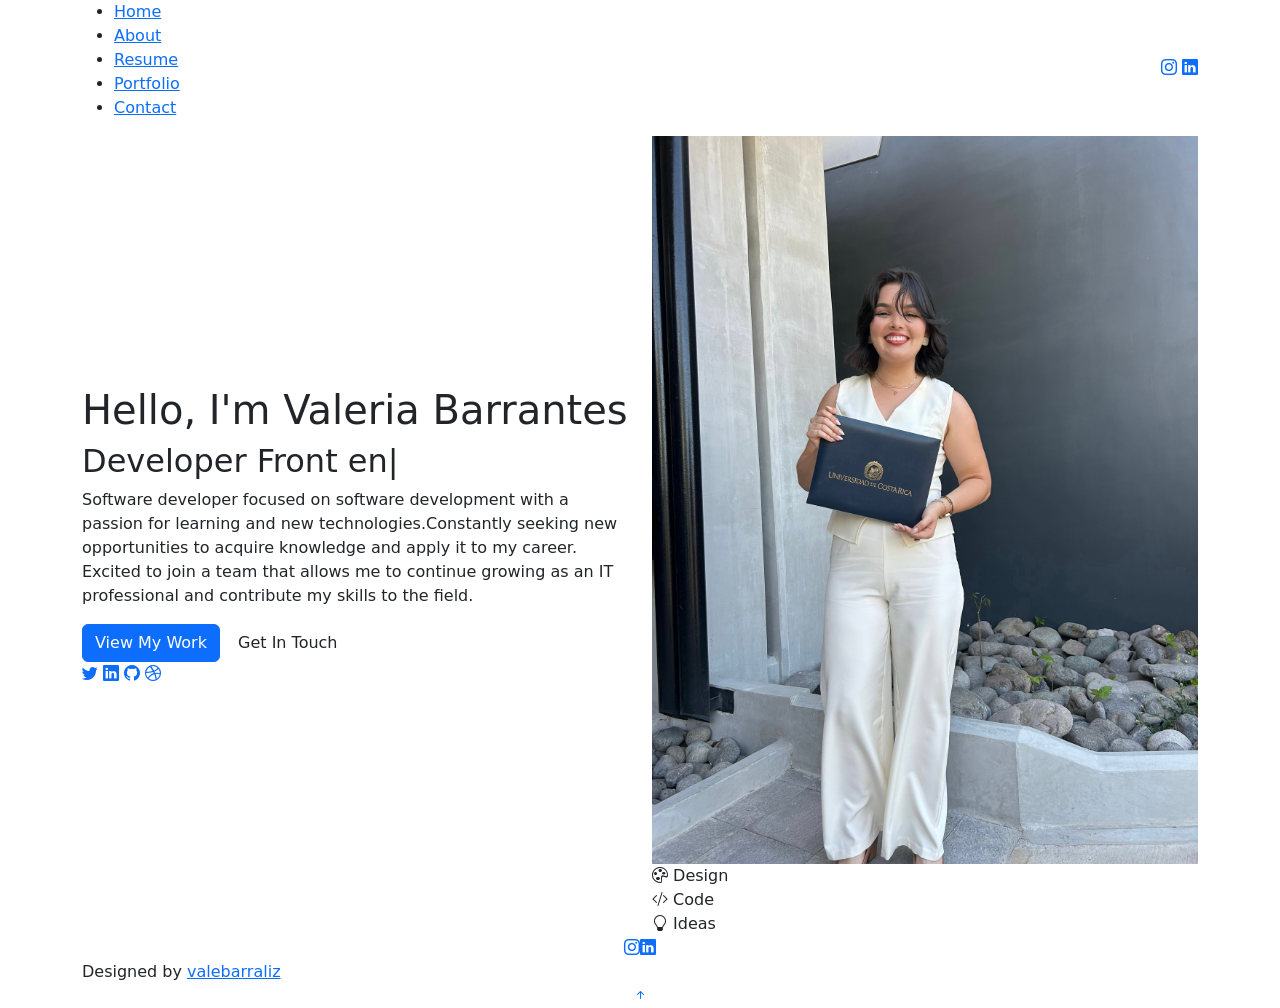
==== commit e41236b2: "Cambios generales" ====
--- a/index.html
+++ b/index.html
@@ -4,7 +4,7 @@
 <head>
   <meta charset="utf-8">
   <meta content="width=device-width, initial-scale=1.0" name="viewport">
-  <title>Index - FolioOne Bootstrap Template</title>
+  <title>Portfolio Valeria Barrantes</title>
   <meta name="description" content="">
   <meta name="keywords" content="">
 
@@ -53,7 +53,6 @@
           <li><a href="index.html" class="active">Home</a></li>
           <li><a href="about.html">About</a></li>
           <li><a href="resume.html">Resume</a></li>
-          <li><a href="services.html">Services</a></li>
           <li><a href="portfolio.html">Portfolio</a></li>
           <li><a href="contact.html">Contact</a></li>
         </ul>
@@ -61,8 +60,6 @@
       </nav>
 
       <div class="header-social-links">
-        <a href="#" class="twitter"><i class="bi bi-twitter-x"></i></a>
-        <a href="#" class="facebook"><i class="bi bi-facebook"></i></a>
         <a href="#" class="instagram"><i class="bi bi-instagram"></i></a>
         <a href="#" class="linkedin"><i class="bi bi-linkedin"></i></a>
       </div>
@@ -132,8 +129,6 @@
 
     <div class="container">
       <div class="social-links d-flex justify-content-center">
-        <a href=""><i class="bi bi-twitter-x"></i></a>
-        <a href=""><i class="bi bi-facebook"></i></a>
         <a href=""><i class="bi bi-instagram"></i></a>
         <a href="www.linkedin.com/in/maría-valeria-barrantes-lizano-5641b323a"><i class="bi bi-linkedin"></i></a>
       </div>
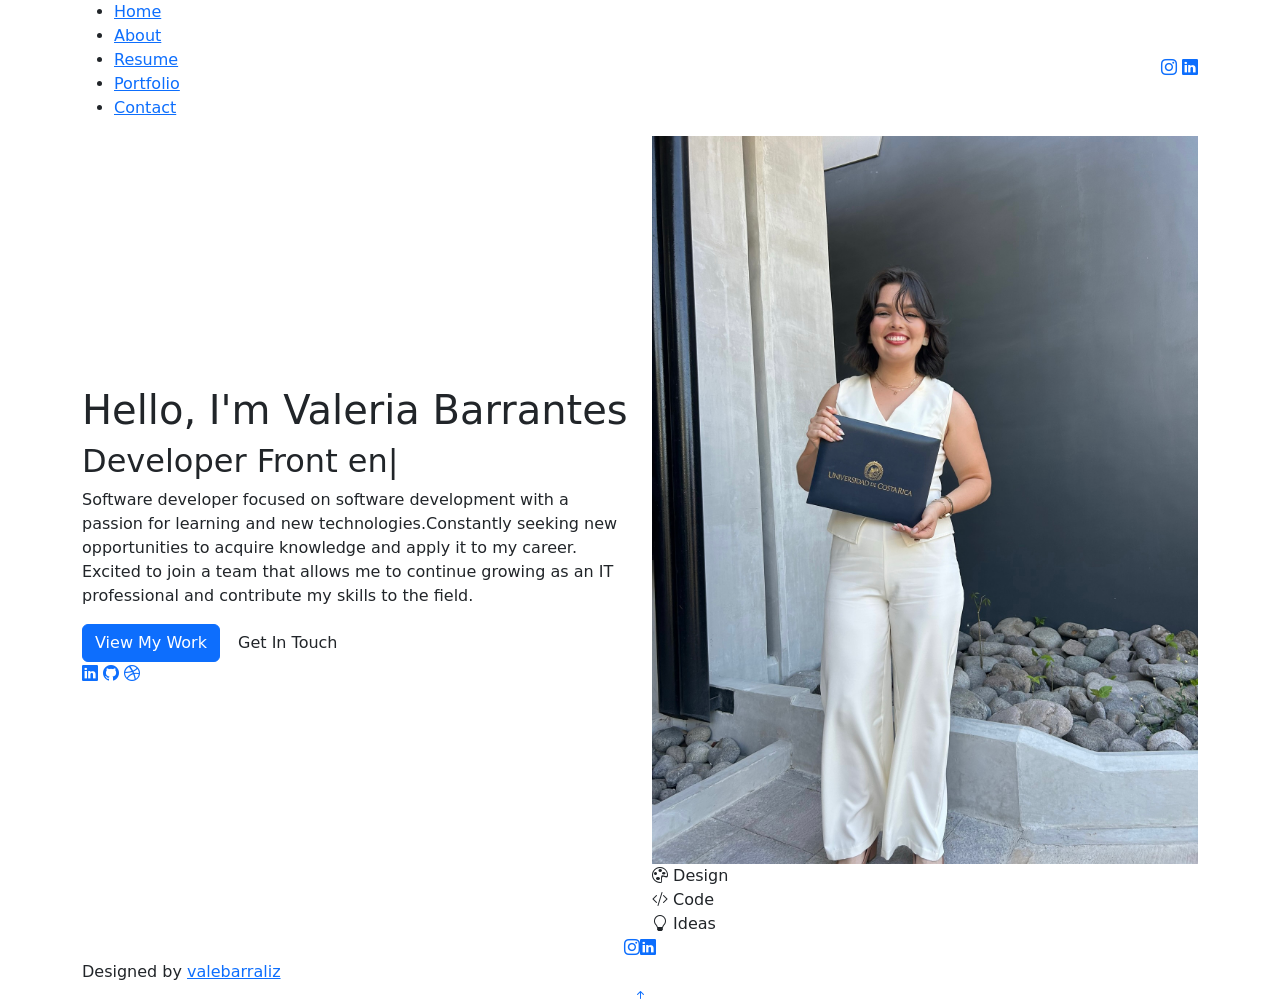
==== commit d0dfdc36: "Hipervicunlos" ====
--- a/index.html
+++ b/index.html
@@ -61,7 +61,7 @@
 
       <div class="header-social-links">
         <a href="#" class="instagram"><i class="bi bi-instagram"></i></a>
-        <a href="#" class="linkedin"><i class="bi bi-linkedin"></i></a>
+        <a href="https://www.linkedin.com/in/mar%C3%ADa-valeria-barrantes-lizano-5641b323a/" class="linkedin"><i class="bi bi-linkedin"></i></a>
       </div>
 
     </div>
@@ -89,8 +89,7 @@
                 <a href="contact.html" class="btn btn-outline">Get In Touch</a>
               </div>
               <div class="social-links" data-aos="fade-up" data-aos-delay="600">
-                <a href="#"><i class="bi bi-twitter"></i></a>
-                <a href="www.linkedin.com/in/maría-valeria-barrantes-lizano-5641b323a"><i class="bi bi-linkedin"></i></a>
+                <a href="https://www.linkedin.com/in/mar%C3%ADa-valeria-barrantes-lizano-5641b323a/"><i class="bi bi-linkedin"></i></a>
                 <a href="#"><i class="bi bi-github"></i></a>
                 <a href="#"><i class="bi bi-dribbble"></i></a>
               </div>
@@ -130,7 +129,7 @@
     <div class="container">
       <div class="social-links d-flex justify-content-center">
         <a href=""><i class="bi bi-instagram"></i></a>
-        <a href="www.linkedin.com/in/maría-valeria-barrantes-lizano-5641b323a"><i class="bi bi-linkedin"></i></a>
+        <a href="https://www.linkedin.com/in/mar%C3%ADa-valeria-barrantes-lizano-5641b323a/"><i class="bi bi-linkedin"></i></a>
       </div>
       <div class="credits">
         <!-- All the links in the footer should remain intact. -->
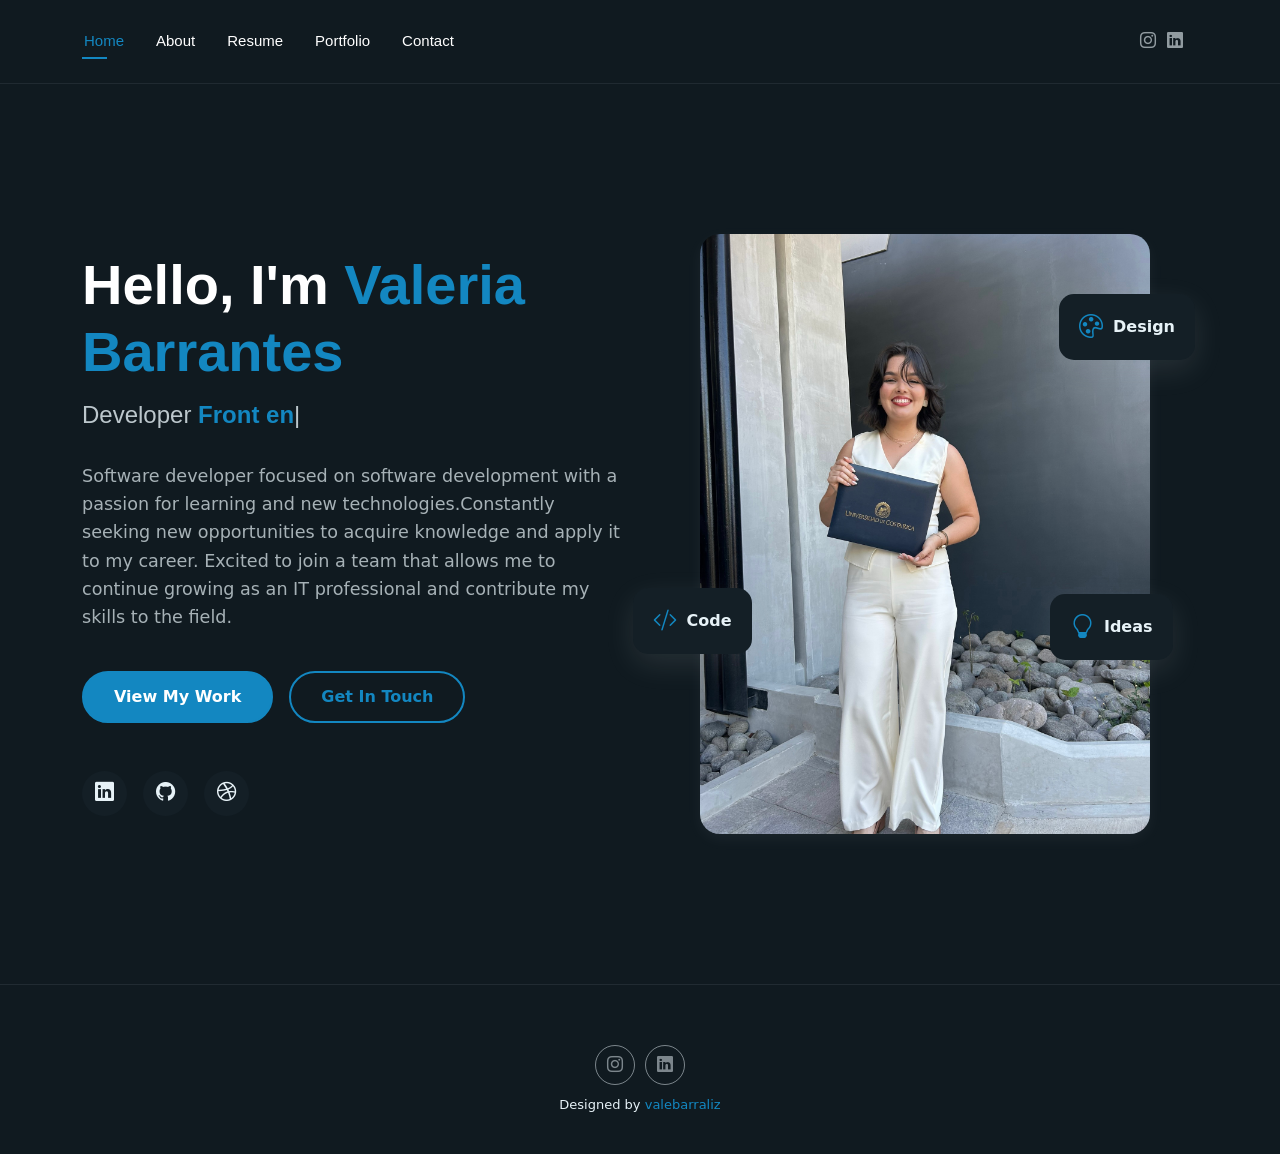
==== commit 8d381b8e: "CAMBIOS" ====
--- a/index.html
+++ b/index.html
@@ -80,7 +80,7 @@
               <h1 data-aos="fade-up" data-aos-delay="200">Hello, I'm <span class="highlight">Valeria Barrantes</span>
               </h1>
               <h2 data-aos="fade-up" data-aos-delay="300">Developer <span class="typed"
-                  data-typed-items=" Front end, QA , UI/UX Designer "></span></h2>
+                  data-typed-items=" Front end, QA , UI/UX Designer , IT SUPPORT "></span></h2>
               <p data-aos="fade-up" data-aos-delay="400">Software developer focused on software development with a
                 passion for learning and new technologies.Constantly seeking new opportunities to acquire knowledge and apply it to my career. Excited to join a team that
                 allows me to continue growing as an IT professional and contribute my skills to the field.</p>
--- a/assets/css/main.css
+++ b/assets/css/main.css
@@ -2694,6 +2694,29 @@
   }
 }
 
+.portfolio-details-link {
+  width: 55px;
+  height: 55px;
+  display: flex;
+  align-items: center;
+  justify-content: center;
+  background: rgba(0,0,0,0.6);
+  border-radius: 50%;
+  position: absolute;
+  top: 15px;
+  right: 15px;
+  transition: 0.3s;
+}
+
+.portfolio-details-link:hover {
+  background: rgba(0,0,0,0.85);
+  transform: scale(1.1);
+}
+
+.portfolio-details-link i {
+  font-size: 26px;
+  color: white;
+}
 /*--------------------------------------------------------------
 # Contact Section
 --------------------------------------------------------------*/
@@ -2852,4 +2875,5 @@
 --------------------------------------------------------------*/
 .starter-section {
   /* Add your styles here */
-}+}
+
